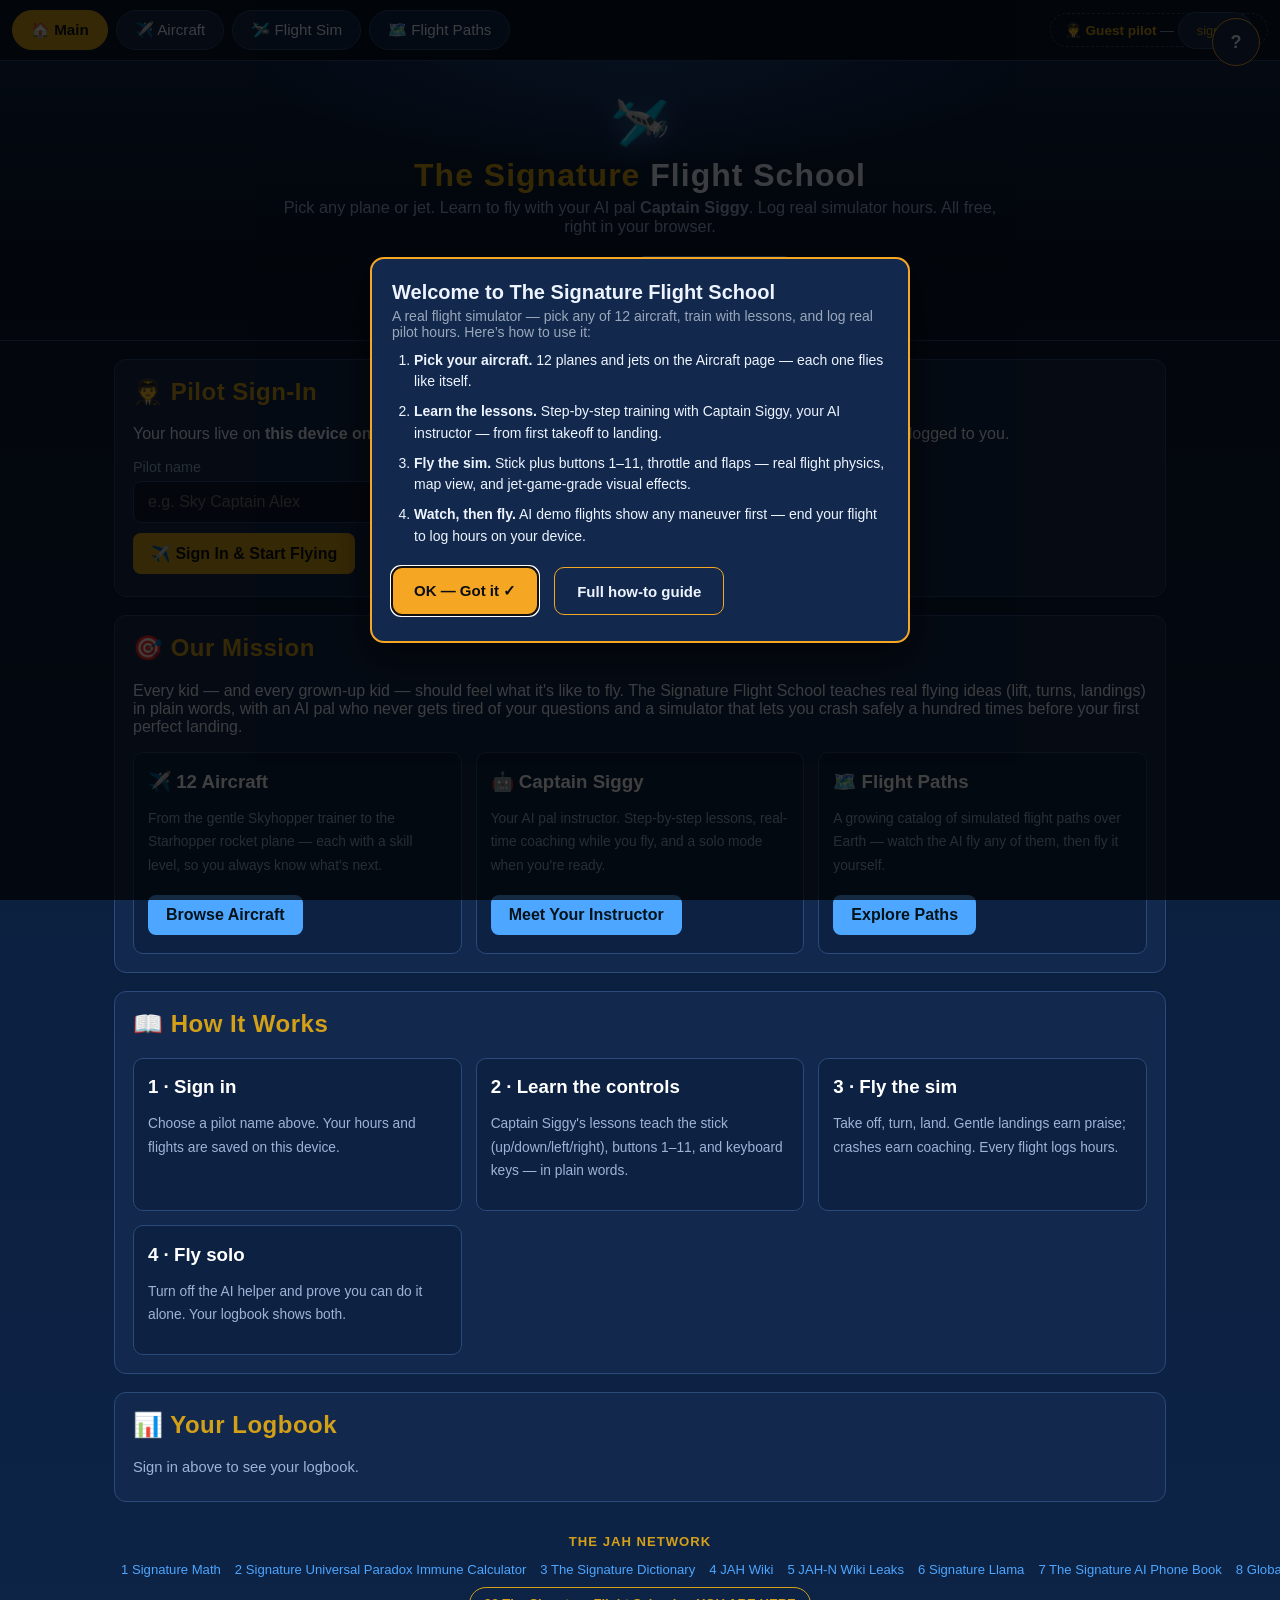
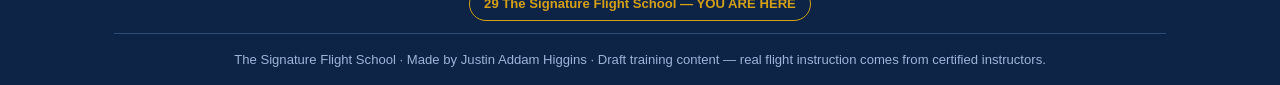
==== index.html @ 8bcce945 "First-visit guide standard: welcome overlay + guide button on all 4 pages" ====
<!DOCTYPE html>
<html lang="en">
<head>
<meta charset="utf-8">
<meta name="viewport" content="width=device-width,initial-scale=1">
<title>The Signature Flight School — Learn to Fly with an AI Pal</title>
<meta name="description" content="The Signature Flight School: pick any plane or jet, learn to fly with AI pal Captain Siggy, log simulator hours, and explore a million flight paths. Free.">
<link rel="canonical" href="https://justinahiggins614-cmyk.github.io/signature-flight-school/">
<link rel="stylesheet" href="css/style.css">
</head>
<body>
<nav class="tabs" id="tabbar" aria-label="Flight School sections">
  <a href="index.html">🏠 Main</a><a href="aircraft.html">✈️ Aircraft</a><a href="sim.html">🛩️ Flight Sim</a><a href="paths.html">🗺️ Flight Paths</a>
  <span class="pilotchip" id="pilotchip"></span>
</nav>
<div class="hero"><div class="wrap">
  <div class="plane">🛩️</div>
  <h1><span class="gold">The Signature</span> Flight School</h1>
  <p class="tag">Pick any plane or jet. Learn to fly with your AI pal <b>Captain Siggy</b>. Log real simulator hours. All free, right in your browser.</p>
  <p><a class="btn gold" href="sim.html">Start Flying →</a>
     <a class="btn ghost" href="aircraft.html">Pick an Aircraft</a></p>
</div></div>
<div class="wrap">

<div class="sec" id="pilot">
  <h2>🧑‍✈️ Pilot Sign-In</h2>
  <p>Your hours live on <b>this device only</b> — no accounts, no passwords. Pick your pilot name and every flight gets logged to you.</p>
  <div id="pilotbox"></div>
</div>

<div class="sec">
  <h2>🎯 Our Mission</h2>
  <p>Every kid — and every grown-up kid — should feel what it's like to fly. The Signature Flight School teaches real flying ideas (lift, turns, landings) in plain words, with an AI pal who never gets tired of your questions and a simulator that lets you crash safely a hundred times before your first perfect landing.</p>
  <div class="grid">
    <div class="card"><h3>✈️ 12 Aircraft</h3><p class="meta">From the gentle Skyhopper trainer to the Starhopper rocket plane — each with a skill level, so you always know what's next.</p><a class="btn" href="aircraft.html">Browse Aircraft</a></div>
    <div class="card"><h3>🤖 Captain Siggy</h3><p class="meta">Your AI pal instructor. Step-by-step lessons, real-time coaching while you fly, and a solo mode when you're ready.</p><a class="btn" href="sim.html">Meet Your Instructor</a></div>
    <div class="card"><h3>🗺️ Flight Paths</h3><p class="meta">A growing catalog of simulated flight paths over Earth — watch the AI fly any of them, then fly it yourself.</p><a class="btn" href="paths.html">Explore Paths</a></div>
  </div>
</div>

<div class="sec">
  <h2>📖 How It Works</h2>
  <div class="grid">
    <div class="card"><h3>1 · Sign in</h3><p class="meta">Choose a pilot name above. Your hours and flights are saved on this device.</p></div>
    <div class="card"><h3>2 · Learn the controls</h3><p class="meta">Captain Siggy's lessons teach the stick (up/down/left/right), buttons 1–11, and keyboard keys — in plain words.</p></div>
    <div class="card"><h3>3 · Fly the sim</h3><p class="meta">Take off, turn, land. Gentle landings earn praise; crashes earn coaching. Every flight logs hours.</p></div>
    <div class="card"><h3>4 · Fly solo</h3><p class="meta">Turn off the AI helper and prove you can do it alone. Your logbook shows both.</p></div>
  </div>
</div>

<div class="sec">
  <h2>📊 Your Logbook</h2>
  <div id="logbook"><p class="statusline">Sign in above to see your logbook.</p></div>
</div>

<div id="jahnet"></div>
<footer>The Signature Flight School · Made by Justin Addam Higgins · Draft training content — real flight instruction comes from certified instructors.</footer>
</div>
<script src="js/shared.js"></script>
<script>
SFNAV();SFTABS("main");SFchip();
function esc(s){return String(s).replace(/&/g,"&amp;").replace(/</g,"&lt;").replace(/>/g,"&gt;").replace(/"/g,"&quot;");}
function renderPilot(){
  var box=document.getElementById("pilotbox"),cur=SFpilots.current();
  if(cur){var p=SFpilots.get(cur);
    box.innerHTML='<p>Welcome back, <b style="color:var(--gold)">'+esc(cur)+'</b>!</p>'+
    '<p class="meta">⏱️ '+p.hours.toFixed(1)+' simulator hours · 🛫 '+p.flights+' flights · 🎓 '+(p.lessons||[]).length+' lessons done</p>'+
    '<button class="ghost" id="switchp">Switch pilot</button> <button class="ghost" id="newp">New pilot</button>';
  }else{
    box.innerHTML='<label class="fl" for="pname">Pilot name</label>'+
    '<input type="text" id="pname" placeholder="e.g. Sky Captain Alex" maxlength="40" aria-label="Pilot name">'+
    '<br><button class="gold" id="gop">✈️ Sign In &amp; Start Flying</button>';
  }
  var g=document.getElementById("gop");
  if(g)g.onclick=function(){var v=document.getElementById("pname").value.trim();
    if(!v){alert("Pick a pilot name first!");return;}
    SFpilots.signin(v);renderPilot();renderLog();SFchip();};
  var s=document.getElementById("switchp"),n=document.getElementById("newp");
  if(s)s.onclick=function(){var all=SFpilots.all(),ks=Object.keys(all);
    var pick=prompt("Pick a pilot:\n"+ks.join("\n"));if(pick&&all[pick]){SFpilots.signin(pick);renderPilot();renderLog();SFchip();}};
  if(n)n.onclick=function(){SFpilots.signout();renderPilot();renderLog();SFchip();};
}
function renderLog(){
  var el=document.getElementById("logbook"),cur=SFpilots.current();
  if(!cur){el.innerHTML='<p class="statusline">Sign in above to see your logbook.</p>';return;}
  var p=SFpilots.get(cur);
  el.innerHTML='<p>🧑‍✈️ <b>'+esc(cur)+'</b></p>'+
   '<p class="meta">⏱️ Total simulator hours: <b style="color:var(--gold)">'+p.hours.toFixed(1)+'h</b><br>'+
   '🛫 Flights logged: <b>'+p.flights+'</b><br>🎓 Lessons completed: <b>'+(p.lessons||[]).length+' / 5</b></p>'+
   '<button class="ghost" onclick="SFRead(\'Pilot '+esc(cur).replace(/'/g,"")+'. '+p.hours.toFixed(1)+' simulator hours. '+p.flights+' flights. '+(p.lessons||[]).length+' of 5 lessons done.\')">🔊 Read my logbook</button>';
}
renderPilot();renderLog();
</script>

<style>
/* ============ FIRST-visit WELCOME overlay (2026-10-04 standard: centered modal, no scroll, no spotlight) ============ */
#jahWelcome,#jahGuide,#jahGuideBtn{--amber:#f5a623;--amber2:#f5a6232}
#jahGuideBtn{position:fixed;top:14px;right:14px;z-index:99900;min-width:48px;min-height:48px;border-radius:24px;border:1px solid var(--amber,#f5a623);background:var(--panel,#161d27);color:var(--amber2,#ffcf6e);font-weight:700;font-size:18px;padding:10px 16px;cursor:pointer}
#jahGuideBtn:hover{background:var(--amber,#f5a623);color:#0a0e14}
#jahWelcome{position:fixed;inset:0;z-index:100000;display:none;align-items:center;justify-content:center;padding:16px;background:rgba(0,0,0,.75)}
#jahWelcome.show{display:flex}
#jahWelcomeCard{background:var(--panel,#161d27);border:2px solid var(--amber,#f5a623);border-radius:14px;padding:22px 20px;max-width:540px;width:100%;max-height:88vh;overflow-y:auto;box-shadow:0 12px 40px rgba(0,0,0,.6);color:var(--txt,#e8edf4)}
#jahWelcomeCard h2{margin:0 0 4px;color:var(--amber2,#ffcf6e);font-size:20px}
#jahWelcomeCard .wsub{margin:4px 0 0;color:var(--dim,#9aa7ba);font-size:14px}
#jahWelcomeCard ol{margin:10px 0 0;padding-left:22px;font-size:14px;line-height:1.55}
#jahWelcomeCard ol li{margin:8px 0}
#jahWelcomeCard ol li b{color:var(--amber2,#ffcf6e)}
#jahWelcomeCard .wbtnrow{display:flex;gap:10px;margin-top:16px;flex-wrap:wrap}
#jahGuide .btn,#jahWelcome .btn{min-height:48px;min-width:48px;font-size:15px;padding:12px 22px;border-radius:10px;border:1px solid var(--amber,#f5a623);background:transparent;color:var(--amber2,#ffcf6e);cursor:pointer;font-family:inherit}
#jahWelcomeOk{font-weight:700;background:var(--amber,#f5a623)!important;color:#0a0e14!important;border:none!important}
#jahGuide{position:fixed;inset:0;z-index:99900;display:none;align-items:center;justify-content:center;padding:16px;background:rgba(0,0,0,.7)}
#jahGuide.show{display:flex}
#jahGuideCard{background:var(--panel,#161d27);border:1px solid var(--amber,#f5a623);border-radius:14px;max-width:680px;width:100%;max-height:86vh;overflow:auto;padding:20px 22px;color:var(--txt,#e8edf4)}
#jahGuideCard h2{margin-top:0;color:var(--amber2,#ffcf6e)}
#jahGuideCard .gfeat{margin:0 0 14px;padding:10px 12px;background:#10151d;border:1px solid var(--line,#2a3444);border-radius:10px}
#jahGuideCard .gfeat b{color:var(--amber2,#ffcf6e)}
#jahGuideCard .gfeat p{margin:4px 0 0;font-size:14px;line-height:1.5;color:var(--txt,#e8edf4)}
#jahGuideCard .gfeat p b{color:var(--amber2,#ffcf6e)}
#jahGuideCard .gfeat ul{margin:4px 0;padding-left:20px}
#jahGuideCloseRow{display:flex;gap:10px;margin-bottom:12px;flex-wrap:wrap;align-items:center;justify-content:space-between}
</style>
<button id="jahGuideBtn" aria-label="Open the site guide" title="How to use this site — every feature, in plain language">?</button>
<!-- first-visit WELCOME overlay (2026-10-04 standard: centered modal, no scroll, no spotlight) -->
<div id="jahWelcome" aria-hidden="true">
  <div id="jahWelcomeCard" role="dialog" aria-modal="true" aria-label="Welcome to The Signature Flight School">
    <h2>Welcome to The Signature Flight School</h2>
    <p class="wsub">A real flight simulator &mdash; pick any of 12 aircraft, train with lessons, and log real pilot hours. Here&rsquo;s how to use it:</p>
    <ol>
      <li><b>Pick your aircraft.</b> 12 planes and jets on the Aircraft page &mdash; each one flies like itself.</li>
      <li><b>Learn the lessons.</b> Step-by-step training with Captain Siggy, your AI instructor &mdash; from first takeoff to landing.</li>
      <li><b>Fly the sim.</b> Stick plus buttons 1&ndash;11, throttle and flaps &mdash; real flight physics, map view, and jet-game-grade visual effects.</li>
      <li><b>Watch, then fly.</b> AI demo flights show any maneuver first &mdash; end your flight to log hours on your device.</li>
    </ol>
    <div class="wbtnrow">
      <button class="btn" id="jahWelcomeOk" type="button">OK &mdash; Got it &#10003;</button>
      <button class="btn" id="jahWelcomeFull" type="button">Full how-to guide</button>
    </div>
  </div>
</div>
<div id="jahGuide" aria-hidden="true">
  <div id="jahGuideCard" role="dialog" aria-modal="true" aria-label="How to use The Signature Flight School">
    <div id="jahGuideCloseRow">
      <h2 style="margin:0">How to use this site</h2>
      <button class="btn" id="jahGuideClose" type="button">&#10005; Close</button>
    </div>
    <div class="gfeat"><b>&#9992;&#65039; Aircraft</b><p><b>What:</b> the Aircraft page. <b>Does:</b> 12 planes and jets, each with its own flight model and look. <b>How:</b> Open Aircraft, pick one, press Fly.</p></div>
    <div class="gfeat"><b>&#127891; Lessons</b><p><b>What:</b> the training track. <b>Does:</b> Step-by-step lessons from takeoff to landing with Captain Siggy the AI instructor. <b>How:</b> Start Lesson 1 and follow the calls.</p></div>
    <div class="gfeat"><b>&#128377; Sim controls</b><p><b>What:</b> the cockpit controls. <b>Does:</b> Stick for pitch and roll, buttons 1&ndash;11 for views and systems (7 = map, 10 = pause), throttle for power &mdash; honest flight physics. <b>How:</b> Fly in the sim; the button bar labels every control.</p></div>
    <div class="gfeat"><b>&#129516; AI demo flights</b><p><b>What:</b> the watch-first mode. <b>Does:</b> The AI flies any maneuver or path so you can study it, then you take the controls. <b>How:</b> Press &ldquo;Watch the AI fly it&rdquo; in the sim.</p></div>
    <div class="gfeat"><b>&#128506; Flight Paths</b><p><b>What:</b> the Paths page. <b>Does:</b> Watch the AI fly any flight path, then fly it yourself. <b>How:</b> Open Flight Paths, pick a path.</p></div>
    <div class="gfeat"><b>&#9201;&#65039; Pilot hours</b><p><b>What:</b> your logbook. <b>Does:</b> Flight time is logged on your device when you end a flight. <b>How:</b> Press &ldquo;End flight &amp; log hours&rdquo;.</p></div>
    <div class="gfeat"><b>&#127912; Graphics tiers</b><p><b>What:</b> the visuals dial. <b>Does:</b> 16-BIT up to BEYOND &mdash; sky, clouds, afterburner, vapor trails scale with the era you pick. <b>How:</b> The graphics control in the sim; lower tiers also keep older phones smooth.</p></div>
    <div class="btnrow" style="display:flex;gap:10px;flex-wrap:wrap;margin-top:6px">
      <button class="btn" id="jahGuideTour" type="button">&#9654; Show the welcome guide</button>
      <button class="btn" id="jahGuideClose2" type="button">&#10005; Close guide</button>
    </div>
  </div>
</div>
<script>(function(){try{
/* ---------- first-visit WELCOME overlay (2026-10-04 standard): centered modal.
   NO auto-scroll, NO spotlight, NO section jumps — the page stays put, the overlay teaches. ---------- */
var FLAG="jah-tour-seen-flightschool";
function ls(k,v){try{if(v===undefined)return localStorage.getItem(k);localStorage.setItem(k,v)}catch(e){return null}}
var w=document.getElementById("jahWelcome"),
    guide=document.getElementById("jahGuide"),
    guideCard=document.getElementById("jahGuideCard"),
    guideBtn=document.getElementById("jahGuideBtn");
function openWelcome(){if(!w)return;w.classList.add("show");w.setAttribute("aria-hidden","false");
  try{document.getElementById("jahWelcomeOk").focus({preventScroll:true})}catch(e){}}
function closeWelcome(){if(!w)return;w.classList.remove("show");w.setAttribute("aria-hidden","true");ls(FLAG,"1")}
document.getElementById("jahWelcomeOk").onclick=closeWelcome;
document.getElementById("jahWelcomeFull").onclick=function(){closeWelcome();openGuide()};
w.addEventListener("click",function(e){if(e.target===w)closeWelcome()});
document.addEventListener("keydown",function(e){
  if(w.classList.contains("show")&&e.key==="Escape"){closeWelcome();e.preventDefault()}});
function openGuide(){if(!guide)return;guide.classList.add("show");guide.setAttribute("aria-hidden","false");
  try{guideCard.scrollTop=0;document.getElementById("jahGuideClose").focus({preventScroll:true})}catch(e){}}
function closeGuide(){if(!guide)return;guide.classList.remove("show");guide.setAttribute("aria-hidden","true");
  try{guideBtn.focus({preventScroll:true})}catch(e){}}
guideBtn.onclick=openWelcome;
document.getElementById("jahGuideClose").onclick=closeGuide;
document.getElementById("jahGuideClose2").onclick=closeGuide;
document.getElementById("jahGuideTour").onclick=function(){closeGuide();openWelcome()};
guide.addEventListener("click",function(e){if(e.target===guide)closeGuide()});
var __qs="",__hash="";try{__qs=location.search;__hash=location.hash}catch(e){}
if(!ls(FLAG)&&__qs.indexOf("craft=")<0){setTimeout(openWelcome,900)}
}catch(e){}})();</script>
</body>
</html>
---- css/style.css ----
/* The Signature Flight School — theme */
:root{
  --sky:#0b1e3d; --sky2:#10294f; --panel:#12294d; --panel2:#0d2242;
  --line:#2a4a7a; --txt:#eef4ff; --mut:#9db4d8;
  --gold:#d4a017; --cy:#4da6ff; --grn:#37d67a; --red:#ff5a5a;
}
*{box-sizing:border-box}
html{scroll-behavior:smooth}
body{margin:0;background:linear-gradient(180deg,#081426 0%,#0b1e3d 40%,#0d2447 100%);color:var(--txt);
  font-family:Arial,Helvetica,sans-serif;min-height:100vh}
a{color:var(--cy)}
.wrap{max-width:1080px;margin:0 auto;padding:0 14px}
/* hero */
.hero{background:linear-gradient(180deg,rgba(20,50,100,.55),rgba(8,20,38,0) 70%),radial-gradient(ellipse 600px 220px at 50% -40px,#2a5ea8 0%,transparent 70%);
  border-bottom:1px solid var(--line);padding:34px 0 22px;text-align:center}
.hero h1{margin:.2em 0 .1em;font-size:2em;letter-spacing:1px}
.hero h1 .gold{color:var(--gold)}
.hero .tag{color:var(--mut);font-size:1.02em;max-width:720px;margin:0 auto}
.hero .plane{font-size:3em;filter:drop-shadow(0 4px 12px rgba(77,166,255,.5))}
/* tab bar — calculator pill pattern, catalog tab LAST */
.tabs{display:flex;gap:8px;overflow-x:auto;padding:10px 12px;background:rgba(8,20,38,.92);
  border-bottom:1px solid var(--line);position:sticky;top:0;z-index:50}
.tabs a{flex:0 0 auto;background:var(--panel);color:var(--txt);border:1px solid var(--line);
  border-radius:999px;padding:10px 18px;font-size:.95em;cursor:pointer;text-decoration:none;white-space:nowrap}
.tabs a:hover{border-color:var(--cy)}
.tabs a.on{background:var(--gold);color:#101010;font-weight:bold;border-color:var(--gold)}
.pilotchip{margin-left:auto;flex:0 0 auto;align-self:center;font-size:.85em;color:var(--mut);
  border:1px dashed var(--line);border-radius:999px;padding:8px 14px;white-space:nowrap}
.pilotchip b{color:var(--gold)}
/* cards + sections */
.sec{background:var(--panel);border:1px solid var(--line);border-radius:12px;padding:18px;margin:18px 0}
.sec h2{margin-top:0;color:var(--gold);letter-spacing:.5px}
.sec h3{color:var(--cy)}
.grid{display:grid;grid-template-columns:repeat(auto-fill,minmax(270px,1fr));gap:14px}
.card{background:var(--panel2);border:1px solid var(--line);border-radius:10px;padding:14px}
.card h3{margin:.2em 0;color:#fff}
.card .meta{color:var(--mut);font-size:.86em;line-height:1.7}
.badge{display:inline-block;background:var(--gold);color:#101010;font-weight:bold;font-size:.75em;
  border-radius:999px;padding:3px 10px;margin:2px 4px 2px 0}
.badge.bl{background:var(--cy);color:#04121a}.badge.gr{background:var(--grn);color:#04140a}
.badge.rd{background:var(--red);color:#fff}
/* buttons */
button,.btn{background:var(--cy);color:#04121a;border:0;border-radius:8px;padding:11px 18px;
  font-size:1em;font-weight:bold;cursor:pointer;margin:4px 6px 4px 0;font-family:inherit}
button:hover,.btn:hover{filter:brightness(1.12)}
button.gold,.btn.gold{background:var(--gold);color:#101010}
button.ghost,.btn.ghost{background:transparent;color:var(--cy);border:1px solid var(--cy)}
button.grn,.btn.grn{background:var(--grn);color:#04140a}
button.warn,.btn.warn{background:var(--red);color:#fff}
button:disabled{opacity:.45;cursor:not-allowed}
.btn{text-decoration:none;display:inline-block}
/* graphics tier + view controls (sim.html) */
#viewrow select{width:auto;max-width:none;display:inline-block;margin:0 4px;padding:8px 10px}
button.viewbtn.on{background:var(--cy);color:#04121a}
/* forms */
input[type=text],select{width:100%;max-width:420px;background:#0a1830;color:var(--txt);
  border:1px solid var(--line);border-radius:8px;padding:11px 14px;font-size:1em;margin:6px 0;font-family:inherit}
label.fl{display:block;color:var(--mut);font-size:.9em;margin-top:8px}
/* lessons */
.lesson{border:1px solid var(--line);border-radius:10px;margin:10px 0;background:var(--panel2)}
.lesson>summary{cursor:pointer;padding:14px;font-weight:bold;font-size:1.05em;list-style:none}
.lesson>summary::-webkit-details-marker{display:none}
.lesson>summary:before{content:"▶ ";color:var(--gold)}
.lesson[open]>summary:before{content:"▼ "}
.lesson .lbody{padding:0 16px 16px;line-height:1.65}
.lesson.done>summary:after{content:" ✓ DONE";color:var(--grn);font-size:.85em}
.kbd{background:#0a1830;border:1px solid var(--line);border-bottom-width:3px;border-radius:6px;
  padding:2px 9px;font-family:monospace;font-size:.92em;color:#fff;white-space:nowrap}
/* sim */
#simwrap{position:relative;background:#000;border:1px solid var(--line);border-radius:12px;overflow:hidden}
#simcanvas{display:block;width:100%;height:auto;touch-action:none}
#simhud{position:absolute;top:8px;left:8px;right:8px;display:flex;gap:8px;flex-wrap:wrap;pointer-events:none}
.hudbox{background:rgba(4,10,22,.72);border:1px solid var(--line);border-radius:8px;
  padding:6px 12px;font-family:monospace;font-size:.95em;color:#bfe0ff}
.hudbox b{color:#fff}
#palcallout{position:absolute;bottom:12px;left:50%;transform:translateX(-50%);max-width:92%;
  background:rgba(20,40,10,.88);border:1px solid var(--grn);border-radius:10px;color:#d8ffd8;
  padding:10px 16px;font-size:.98em;display:none}
#demobanner{position:absolute;top:8px;left:50%;transform:translateX(-50%);background:rgba(60,40,0,.9);
  border:1px solid var(--gold);color:var(--gold);border-radius:999px;padding:6px 18px;font-weight:bold;display:none}
.stickrow{display:flex;gap:10px;align-items:stretch;margin-top:10px;flex-wrap:wrap}
.stickbtn{flex:1;min-width:120px;background:var(--panel2);border:1px solid var(--line);border-radius:10px;
  color:var(--txt);padding:14px 8px;font-size:.95em;touch-action:none;user-select:none;-webkit-user-select:none}
.stickbtn:active{background:var(--cy);color:#04121a}
/* A-Z archive */
.az{border:1px solid var(--line);border-radius:10px;margin:8px 0;background:var(--panel2)}
.az>summary{cursor:pointer;padding:13px 16px;font-weight:bold;list-style:none}
.az>summary::-webkit-details-marker{display:none}
.az>summary:before{content:"▶ ";color:var(--gold)}
.az[open]>summary:before{content:"▼ "}
.az .azbody{padding:0 14px 14px}
.best{border:2px solid var(--gold);border-radius:12px;background:linear-gradient(180deg,#2a2005,#14100a);
  padding:18px;margin:18px 0}
.best h2{color:var(--gold);margin-top:0}
/* network nav */
.jahnet{margin:26px 0 8px;font-size:.82em;color:var(--mut);line-height:2.1;text-align:center}
.jahnet .t{color:var(--gold);letter-spacing:1px;font-weight:bold}
.jahnet a{color:var(--cy);text-decoration:none;margin:0 7px;white-space:nowrap}
.jahnet a:hover{text-decoration:underline}
.jahnet .here{display:inline-block;color:var(--gold);border:1px solid var(--gold);border-radius:999px;
  padding:2px 14px;margin:4px;font-weight:bold;white-space:nowrap}
footer{color:var(--mut);font-size:.82em;text-align:center;padding:18px;border-top:1px solid var(--line)}
.statusline{color:var(--mut);font-size:.92em;margin:8px 0}
.callout{background:rgba(55,214,122,.08);border:1px solid var(--grn);border-radius:10px;padding:12px 16px;margin:10px 0}
.readbtn{background:transparent;border:1px solid var(--cy);color:var(--cy);border-radius:999px;
  padding:6px 14px;font-size:.85em;margin:4px 6px 4px 0;cursor:pointer}
pre.plan{background:#0a1830;border:1px solid var(--line);border-radius:8px;padding:12px;overflow-x:auto;
  font-size:.85em;color:#cfe3ff;white-space:pre-wrap}
@media(max-width:640px){.hero h1{font-size:1.5em}.grid{grid-template-columns:1fr}}
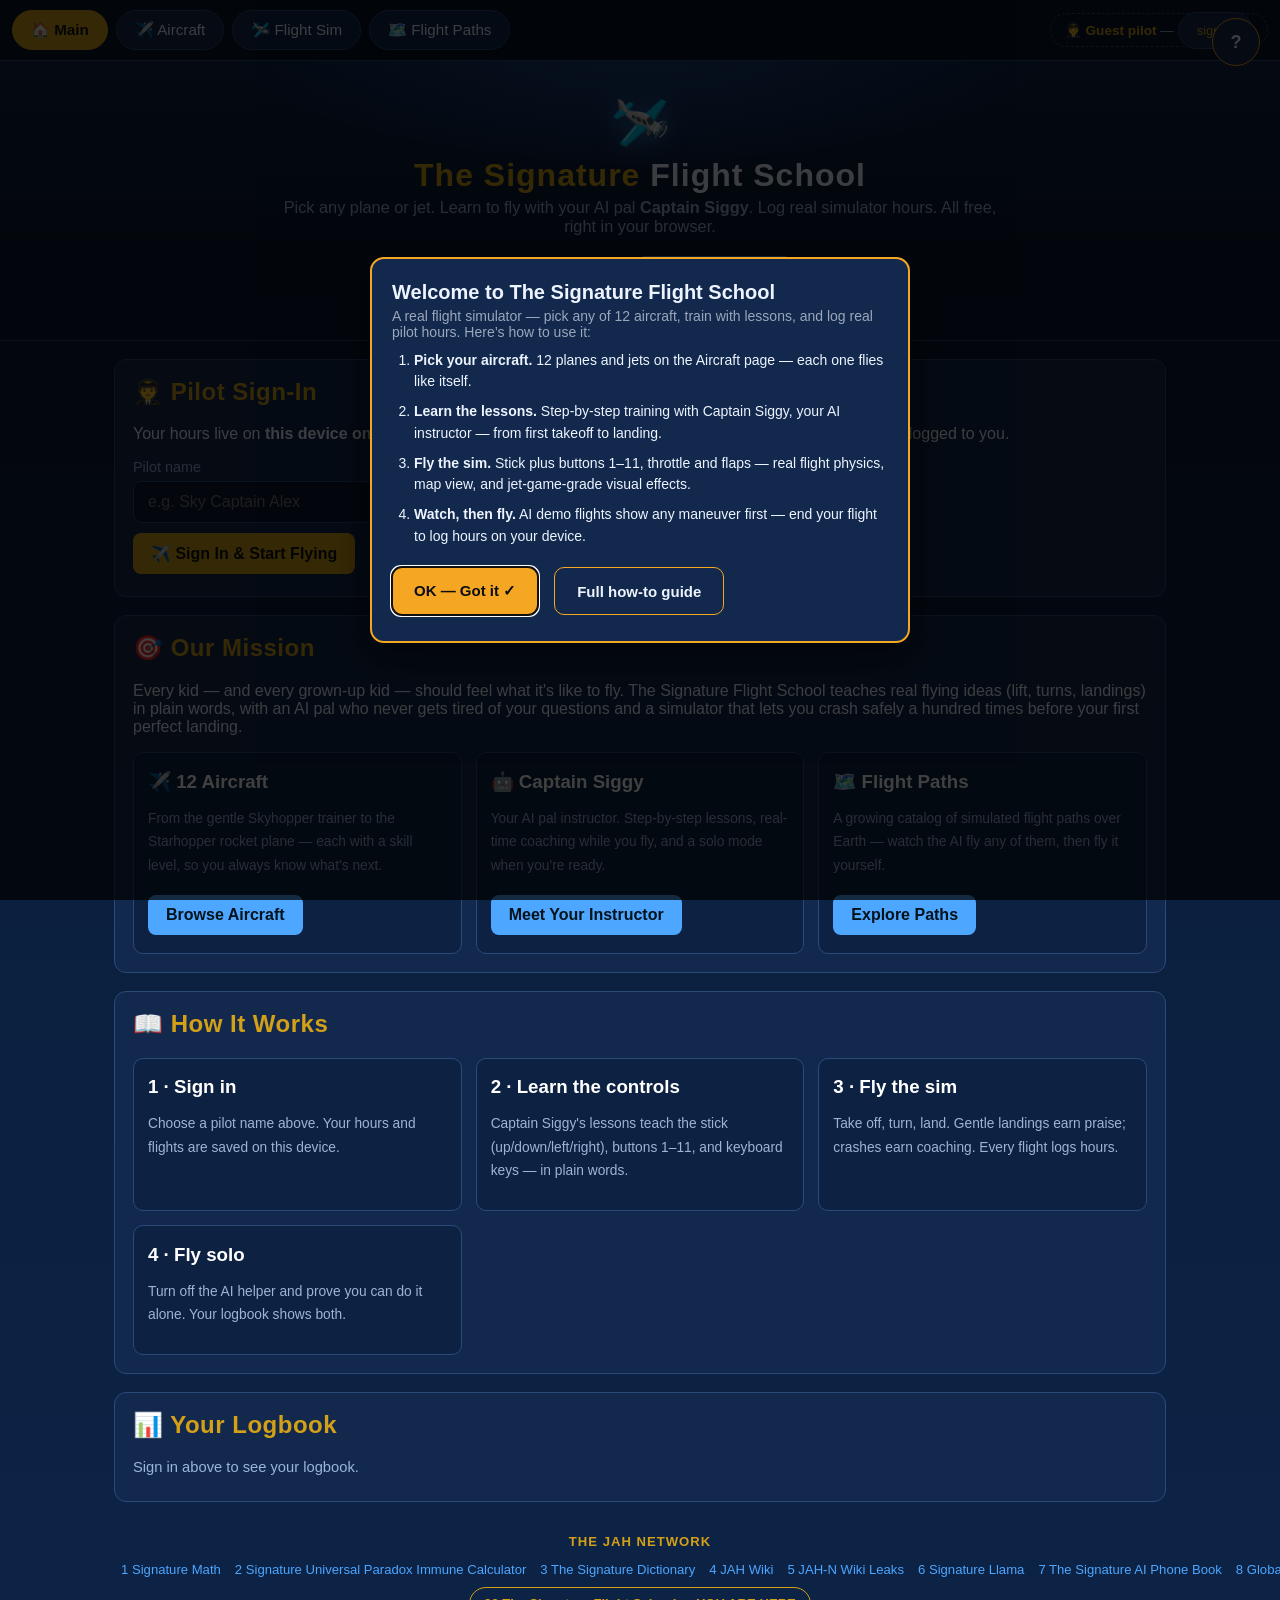
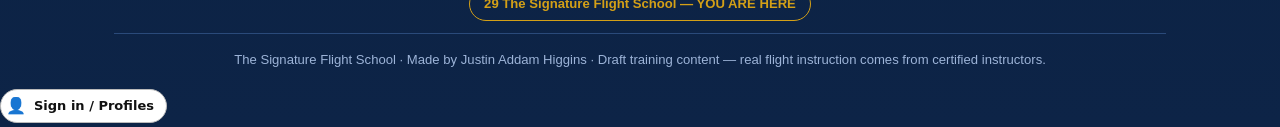
==== commit 21c05cc4: "User profiles + sign-in (local profiles, Google-ready) Device-local JAHProfile profiles: header sign" ====
--- a/index.html
+++ b/index.html
@@ -56,6 +56,7 @@
 <div id="jahnet"></div>
 <footer>The Signature Flight School · Made by Justin Addam Higgins · Draft training content — real flight instruction comes from certified instructors.</footer>
 </div>
+<script src="js/signin.js"></script>
 <script src="js/shared.js"></script>
 <script>
 SFNAV();SFTABS("main");SFchip();
@@ -160,7 +161,9 @@
 /* ---------- first-visit WELCOME overlay (2026-10-04 standard): centered modal.
    NO auto-scroll, NO spotlight, NO section jumps — the page stays put, the overlay teaches. ---------- */
 var FLAG="jah-tour-seen-flightschool";
-function ls(k,v){try{if(v===undefined)return localStorage.getItem(k);localStorage.setItem(k,v)}catch(e){return null}}
+/* JAHProfile storage wrapper (JAHPS): public visitors pass keys through unprefixed (behavior unchanged); signed-in profiles get per-profile namespaced storage. */
+var JAHPS=(function(){try{return (typeof JAHProfile!=="undefined")&&JAHProfile.store?JAHProfile.store:localStorage;}catch(e){return localStorage;}})();
+function ls(k,v){try{if(v===undefined)return JAHPS.get(k);JAHPS.set(k,v)}catch(e){return null}}
 var w=document.getElementById("jahWelcome"),
     guide=document.getElementById("jahGuide"),
     guideCard=document.getElementById("jahGuideCard"),
@@ -185,5 +188,16 @@
 var __qs="",__hash="";try{__qs=location.search;__hash=location.hash}catch(e){}
 if(!ls(FLAG)&&__qs.indexOf("craft=")<0){setTimeout(openWelcome,900)}
 }catch(e){}})();</script>
+<script>
+(function () {
+  /* JAHProfile sign-in — mount the header button. signin.js is already loaded above. */
+  var mount = document.querySelector('header .booksearch') ||
+              document.querySelector('nav.jtabbar') ||
+              document.querySelector('header nav') ||
+              document.querySelector('header') ||
+              document.body;
+  if (window.JAHProfile && JAHProfile.ui) JAHProfile.ui.renderButton(mount);
+})();
+</script>
 </body>
 </html>
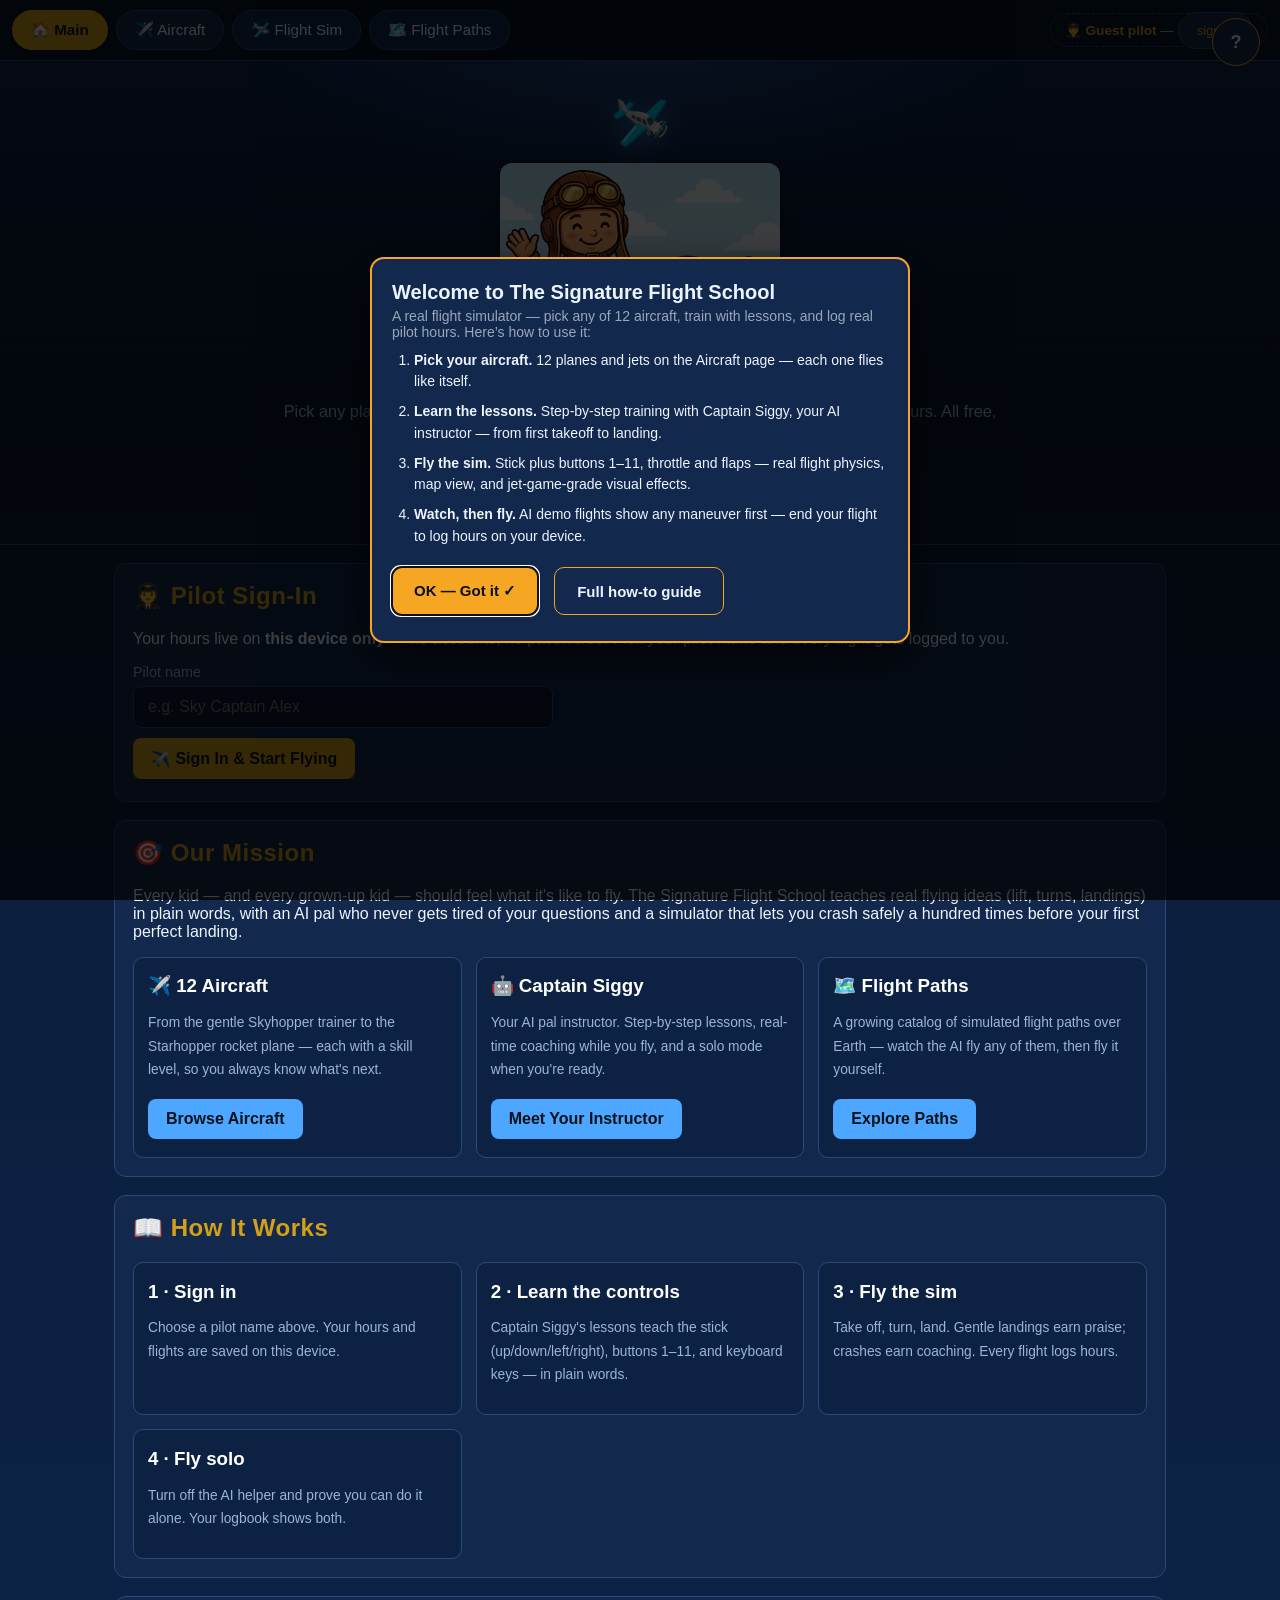
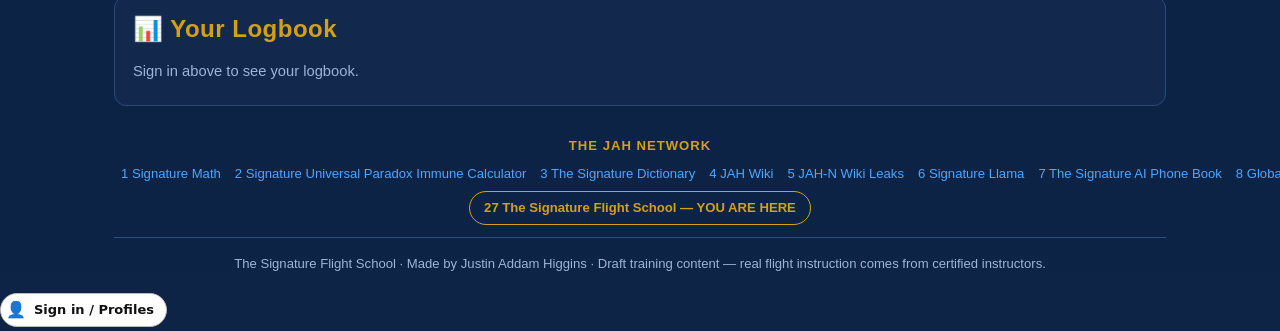
==== commit 527f5dd2: "Add Captain Siggy mascot hero image (his order)" ====
--- a/index.html
+++ b/index.html
@@ -15,6 +15,7 @@
 </nav>
 <div class="hero"><div class="wrap">
   <div class="plane">🛩️</div>
+  <img src="assets/hero-mascot.jpg" alt="Captain Siggy, the Flight School mascot" class="hero-mascot">
   <h1><span class="gold">The Signature</span> Flight School</h1>
   <p class="tag">Pick any plane or jet. Learn to fly with your AI pal <b>Captain Siggy</b>. Log real simulator hours. All free, right in your browser.</p>
   <p><a class="btn gold" href="sim.html">Start Flying →</a>
@@ -32,7 +33,7 @@
   <h2>🎯 Our Mission</h2>
   <p>Every kid — and every grown-up kid — should feel what it's like to fly. The Signature Flight School teaches real flying ideas (lift, turns, landings) in plain words, with an AI pal who never gets tired of your questions and a simulator that lets you crash safely a hundred times before your first perfect landing.</p>
   <div class="grid">
-    <div class="card"><h3>✈️ 12 Aircraft</h3><p class="meta">From the gentle Skyhopper trainer to the Starhopper rocket plane — each with a skill level, so you always know what's next.</p><a class="btn" href="aircraft.html">Browse Aircraft</a></div>
+    <div class="card"><h3 id="fleetcard">✈️ 12 Aircraft</h3><p class="meta">From the gentle Skyhopper trainer to the Starhopper rocket plane — each with a skill level, so you always know what's next.</p><a class="btn" href="aircraft.html">Browse Aircraft</a></div>
     <div class="card"><h3>🤖 Captain Siggy</h3><p class="meta">Your AI pal instructor. Step-by-step lessons, real-time coaching while you fly, and a solo mode when you're ready.</p><a class="btn" href="sim.html">Meet Your Instructor</a></div>
     <div class="card"><h3>🗺️ Flight Paths</h3><p class="meta">A growing catalog of simulated flight paths over Earth — watch the AI fly any of them, then fly it yourself.</p><a class="btn" href="paths.html">Explore Paths</a></div>
   </div>
@@ -57,6 +58,7 @@
 <footer>The Signature Flight School · Made by Justin Addam Higgins · Draft training content — real flight instruction comes from certified instructors.</footer>
 </div>
 <script src="js/signin.js"></script>
+<script src="js/godmode.js"></script>
 <script src="js/shared.js"></script>
 <script>
 SFNAV();SFTABS("main");SFchip();
@@ -91,6 +93,11 @@
    '<button class="ghost" onclick="SFRead(\'Pilot '+esc(cur).replace(/'/g,"")+'. '+p.hours.toFixed(1)+' simulator hours. '+p.flights+' flights. '+(p.lessons||[]).length+' of 5 lessons done.\')">🔊 Read my logbook</button>';
 }
 renderPilot();renderLog();
+/* live fleet count from the real aircraft data (stamped 12 stays as fallback) */
+fetch("data/aircraft.json").then(function(r){if(!r.ok)throw new Error("http "+r.status);return r.json();}).then(function(d){
+  var n=Array.isArray(d)?d.length:0,el=document.getElementById("fleetcard");
+  if(n&&el)el.textContent="✈️ "+n+" Aircraft";
+}).catch(function(){});
 </script>
 
 <style>
@@ -119,6 +126,7 @@
 #jahGuideCard .gfeat p b{color:var(--amber2,#ffcf6e)}
 #jahGuideCard .gfeat ul{margin:4px 0;padding-left:20px}
 #jahGuideCloseRow{display:flex;gap:10px;margin-bottom:12px;flex-wrap:wrap;align-items:center;justify-content:space-between}
+.hero-mascot{max-width:280px;width:60%;height:auto;border-radius:12px;margin:12px auto;display:block;box-shadow:0 4px 18px rgba(0,0,0,.35);}
 </style>
 <button id="jahGuideBtn" aria-label="Open the site guide" title="How to use this site — every feature, in plain language">?</button>
 <!-- first-visit WELCOME overlay (2026-10-04 standard: centered modal, no scroll, no spotlight) -->
@@ -199,5 +207,15 @@
   if (window.JAHProfile && JAHProfile.ui) JAHProfile.ui.renderButton(mount);
 })();
 </script>
+<script>
+(function () {
+  /* JAHProfile "Make it mine" page greeting (Step 6a) — renders ONLY when personalization
+     is live (signed in + opted in + My view); public and Signature view stay exactly as today. */
+  if (window.JAHProfile && JAHProfile.ui) {
+    var mount = document.querySelector('header') || document.body;
+    JAHProfile.ui.renderGreeting(mount);
+  }
+})();
+</script>
 </body>
 </html>
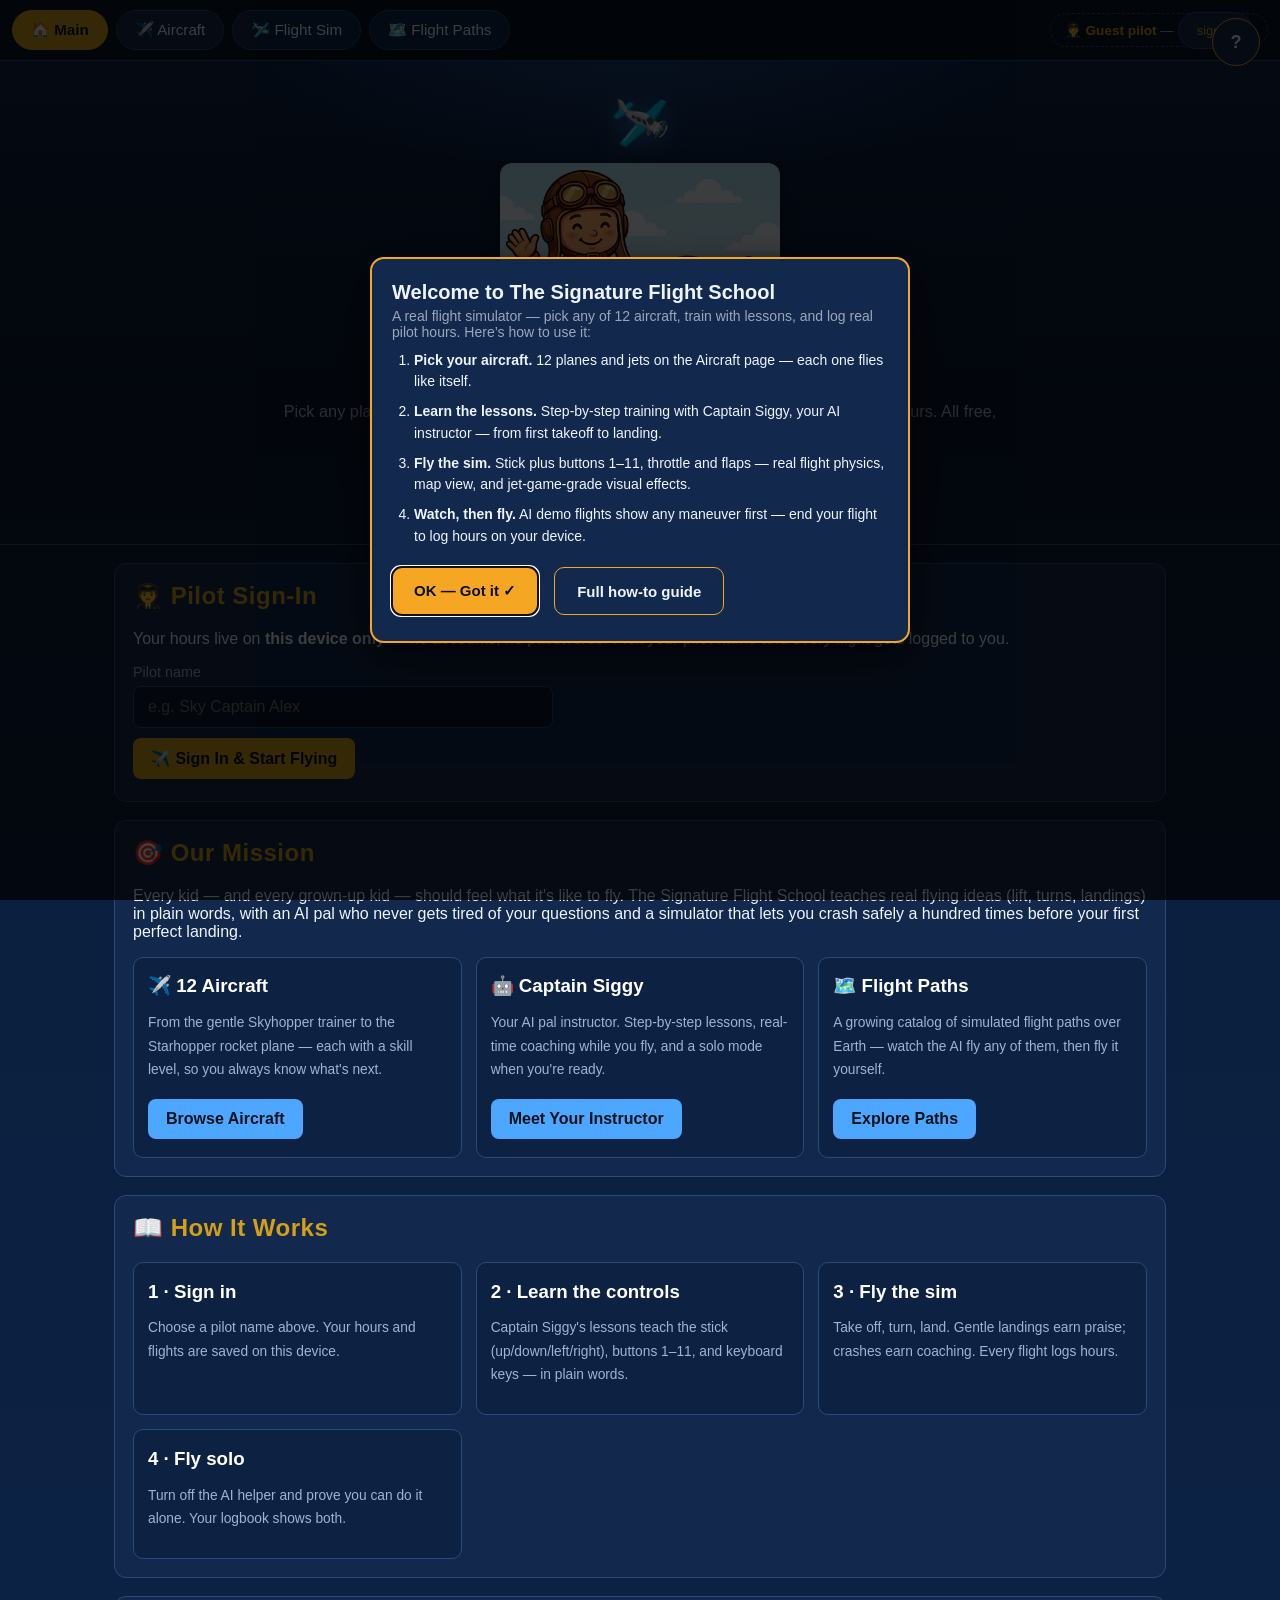
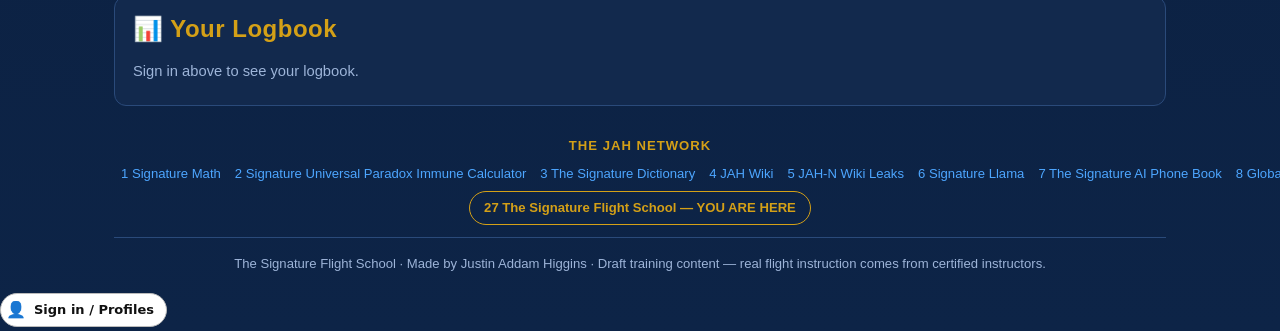
==== commit 239ce35c: "Replace native alert()/confirm() with in-page toast/modal (Facebook WebView suppresses native dialog" ====
--- a/index.html
+++ b/index.html
@@ -76,7 +76,7 @@
   }
   var g=document.getElementById("gop");
   if(g)g.onclick=function(){var v=document.getElementById("pname").value.trim();
-    if(!v){alert("Pick a pilot name first!");return;}
+    if(!v){jahToast("Pick a pilot name first!");return;}
     SFpilots.signin(v);renderPilot();renderLog();SFchip();};
   var s=document.getElementById("switchp"),n=document.getElementById("newp");
   if(s)s.onclick=function(){var all=SFpilots.all(),ks=Object.keys(all);
@@ -217,5 +217,11 @@
   }
 })();
 </script>
+<style>#jah-toast{position:fixed;left:50%;bottom:24px;transform:translateX(-50%);background:#1c2940;color:#fff;padding:12px 20px;border-radius:10px;border:1px solid #35e0ff;z-index:99999;max-width:90vw;display:none;box-shadow:0 4px 20px rgba(0,0,0,.5);font-size:.95em}</style>
+<script>
+function jahToast(m){var t=document.getElementById('jah-toast');if(!t){t=document.createElement('div');t.id='jah-toast';document.body.appendChild(t)}t.textContent=String(m);t.style.display='block';clearTimeout(t._x);t._x=setTimeout(function(){t.style.display='none'},3000)}
+function jahConfirm(msg,cb){var o=document.getElementById('jah-confirm');if(o)o.remove();o=document.createElement('div');o.id='jah-confirm';o.style.cssText='position:fixed;inset:0;background:rgba(0,0,0,.65);z-index:99999;display:flex;align-items:center;justify-content:center;padding:16px';var box=document.createElement('div');box.style.cssText='background:#1c2940;border:1px solid #35e0ff;border-radius:12px;padding:20px;max-width:92vw;color:#fff';var p=document.createElement('p');p.style.margin='0 0 16px';p.textContent=String(msg);var row=document.createElement('div');row.style.cssText='display:flex;gap:10px;justify-content:flex-end';var no=document.createElement('button');no.textContent='Cancel';no.style.cssText='padding:10px 18px;border-radius:8px;border:1px solid #666;background:#222;color:#fff;font-size:1em';var yes=document.createElement('button');yes.textContent='Confirm';yes.style.cssText='padding:10px 18px;border-radius:8px;border:none;background:#35e0ff;color:#000;font-weight:bold;font-size:1em';no.onclick=function(){o.remove();cb(false)};yes.onclick=function(){o.remove();cb(true)};row.appendChild(no);row.appendChild(yes);box.appendChild(p);box.appendChild(row);o.appendChild(box);document.body.appendChild(o);yes.focus()}
+</script>
+
 </body>
 </html>
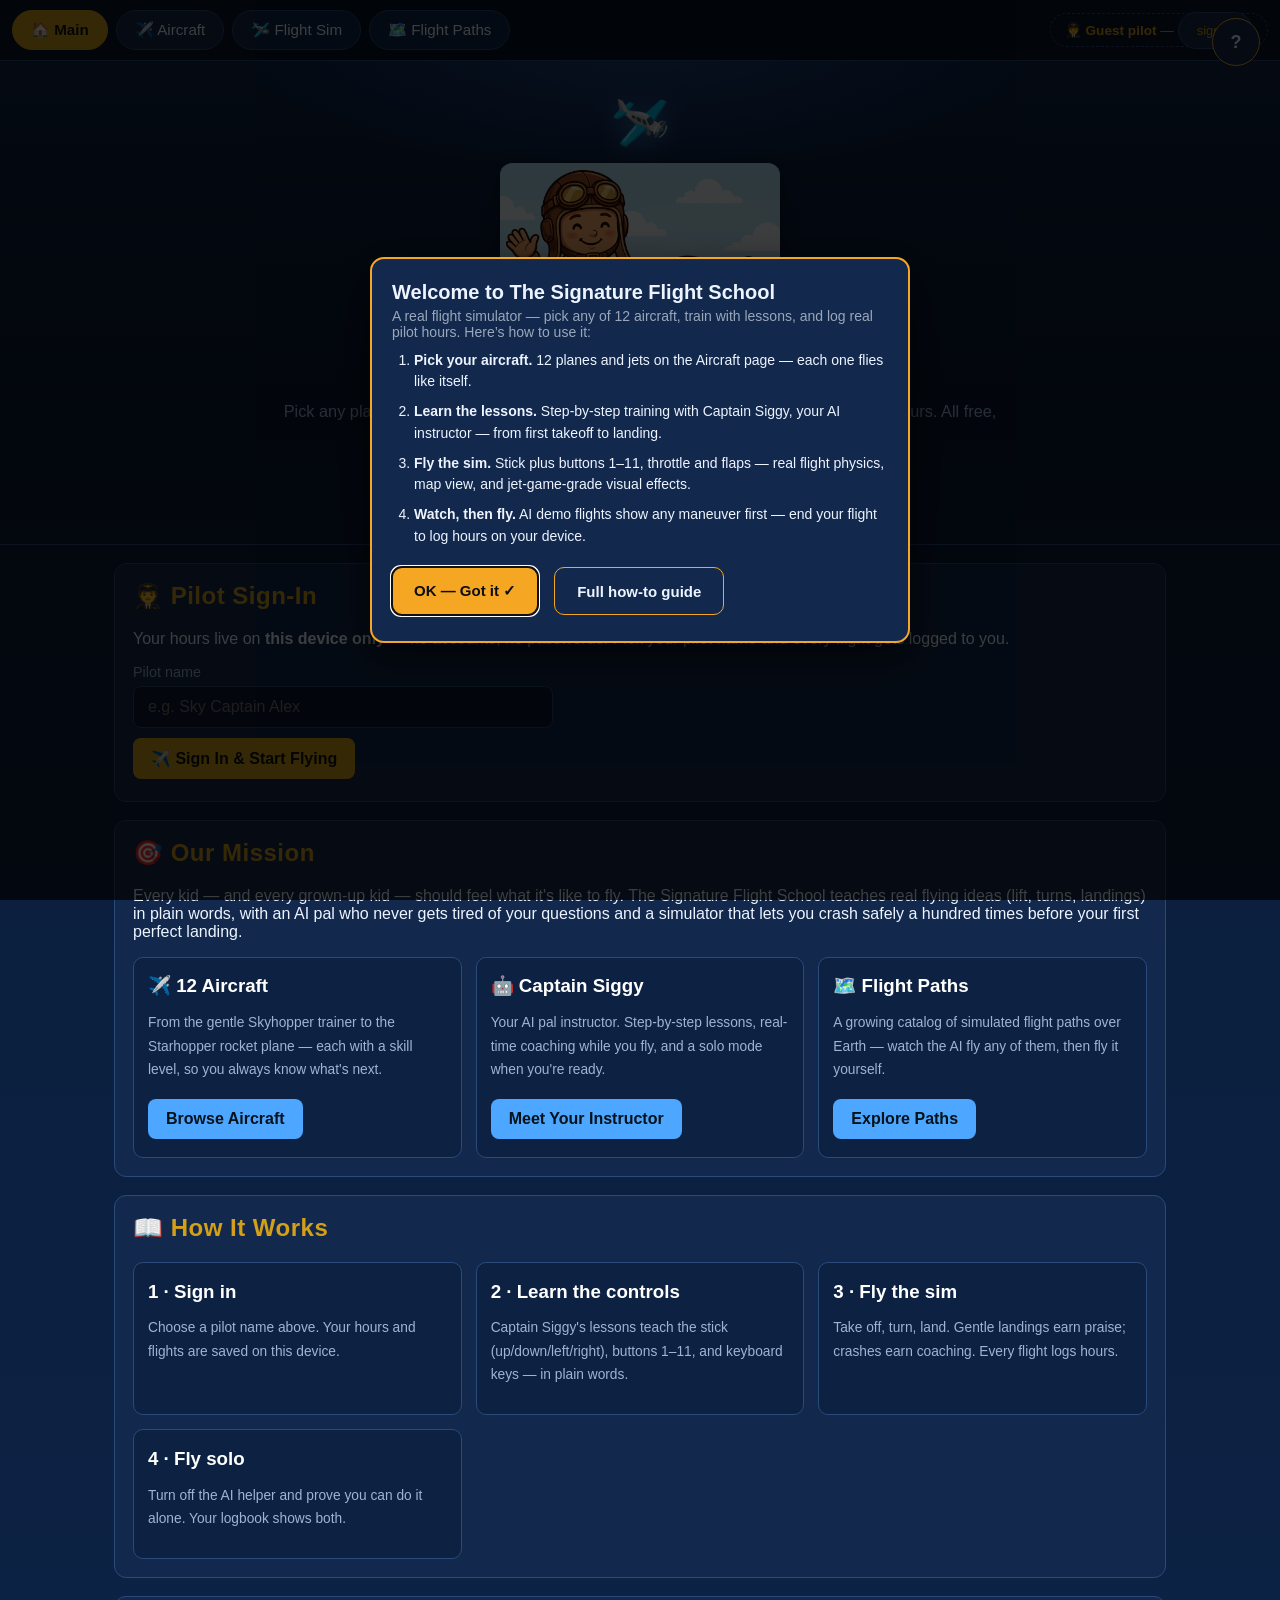
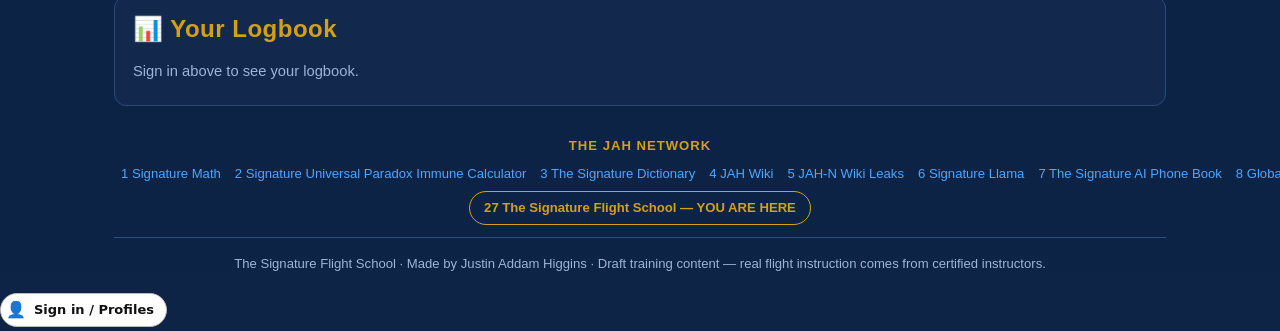
==== commit 1a4d3b9c: "Repair wave: replace native prompt() with in-page pilot picker, Audio-only TTS (drop speechSynthesis" ====
--- a/index.html
+++ b/index.html
@@ -80,7 +80,8 @@
     SFpilots.signin(v);renderPilot();renderLog();SFchip();};
   var s=document.getElementById("switchp"),n=document.getElementById("newp");
   if(s)s.onclick=function(){var all=SFpilots.all(),ks=Object.keys(all);
-    var pick=prompt("Pick a pilot:\n"+ks.join("\n"));if(pick&&all[pick]){SFpilots.signin(pick);renderPilot();renderLog();SFchip();}};
+    if(!ks.length){jahToast("No pilots yet — sign in above first!");return;}
+    jahPilotPick(ks,function(pick){if(pick&&all[pick]){SFpilots.signin(pick);renderPilot();renderLog();SFchip();}});};
   if(n)n.onclick=function(){SFpilots.signout();renderPilot();renderLog();SFchip();};
 }
 function renderLog(){
@@ -221,6 +222,8 @@
 <script>
 function jahToast(m){var t=document.getElementById('jah-toast');if(!t){t=document.createElement('div');t.id='jah-toast';document.body.appendChild(t)}t.textContent=String(m);t.style.display='block';clearTimeout(t._x);t._x=setTimeout(function(){t.style.display='none'},3000)}
 function jahConfirm(msg,cb){var o=document.getElementById('jah-confirm');if(o)o.remove();o=document.createElement('div');o.id='jah-confirm';o.style.cssText='position:fixed;inset:0;background:rgba(0,0,0,.65);z-index:99999;display:flex;align-items:center;justify-content:center;padding:16px';var box=document.createElement('div');box.style.cssText='background:#1c2940;border:1px solid #35e0ff;border-radius:12px;padding:20px;max-width:92vw;color:#fff';var p=document.createElement('p');p.style.margin='0 0 16px';p.textContent=String(msg);var row=document.createElement('div');row.style.cssText='display:flex;gap:10px;justify-content:flex-end';var no=document.createElement('button');no.textContent='Cancel';no.style.cssText='padding:10px 18px;border-radius:8px;border:1px solid #666;background:#222;color:#fff;font-size:1em';var yes=document.createElement('button');yes.textContent='Confirm';yes.style.cssText='padding:10px 18px;border-radius:8px;border:none;background:#35e0ff;color:#000;font-weight:bold;font-size:1em';no.onclick=function(){o.remove();cb(false)};yes.onclick=function(){o.remove();cb(true)};row.appendChild(no);row.appendChild(yes);box.appendChild(p);box.appendChild(row);o.appendChild(box);document.body.appendChild(o);yes.focus()}
+/* in-page pilot picker (replaces native prompt(), which is suppressed in some in-app browsers) */
+function jahPilotPick(names,cb){var o=document.getElementById('jah-pilotpick');if(o)o.remove();o=document.createElement('div');o.id='jah-pilotpick';o.style.cssText='position:fixed;inset:0;background:rgba(0,0,0,.65);z-index:99999;display:flex;align-items:center;justify-content:center;padding:16px';var box=document.createElement('div');box.style.cssText='background:#1c2940;border:1px solid #35e0ff;border-radius:12px;padding:20px;max-width:92vw;min-width:280px;color:#fff';var p=document.createElement('p');p.style.margin='0 0 12px';p.textContent='Pick a pilot:';box.appendChild(p);names.forEach(function(n){var b=document.createElement('button');b.textContent=n;b.style.cssText='display:block;width:100%;text-align:left;margin:6px 0;padding:12px;border-radius:8px;border:1px solid #35e0ff;background:#0e1626;color:#fff;font-size:1em';b.onclick=function(){o.remove();cb(n)};box.appendChild(b)});var c=document.createElement('button');c.textContent='Cancel';c.style.cssText='display:block;width:100%;margin:10px 0 0;padding:10px;border-radius:8px;border:1px solid #666;background:#222;color:#fff;font-size:1em';c.onclick=function(){o.remove();cb(null)};box.appendChild(c);o.appendChild(box);document.body.appendChild(o)}
 </script>
 
 </body>
